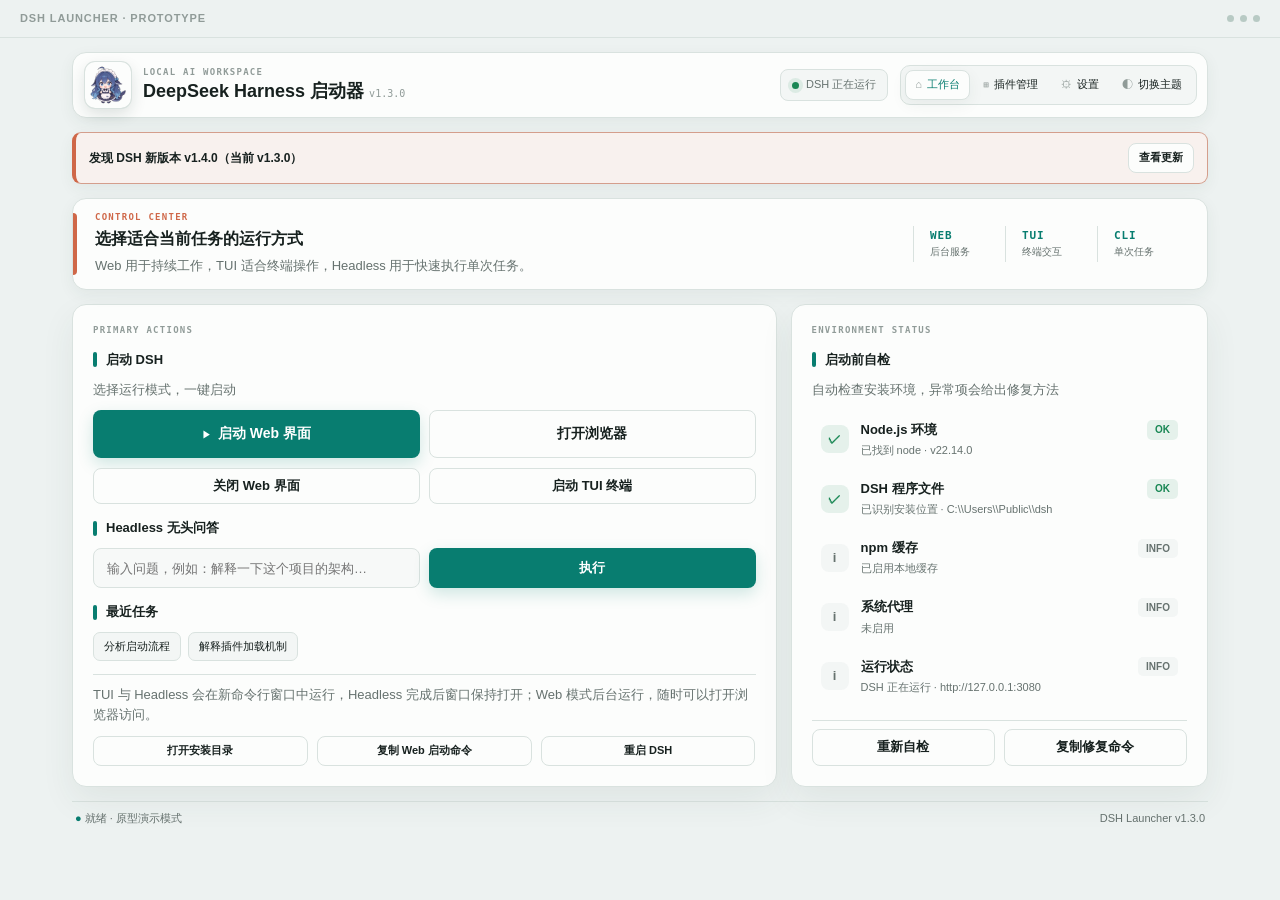
==== dsh-launcher-prototype.html @ 1f921838 "v1.3.0 wip: 前端 core/chrome 分层重构、插件管理与数据备份、CI 工作流 - 前端拆分 core.js（工具/主题/配置）与 chrome.js（窗口外观/日志面板），业务逻辑" ====
<!doctype html>
<html lang="zh-CN" data-theme="light">
<head>
  <meta charset="utf-8">
  <meta name="viewport" content="width=device-width, initial-scale=1">
  <title>DSH Launcher · UI Prototype</title>
  <style>
    :root {
      --page: #edf2f1;
      --panel: #fcfdfc;
      --panel-2: #f3f6f5;
      --input: #f7f9f8;
      --text: #17211f;
      --sub: #66726f;
      --faint: #909b98;
      --line: #d9e2df;
      --line-strong: #b8cac4;
      --accent: #087d70;
      --accent-hover: #05675d;
      --accent-soft: rgba(8,125,112,.1);
      --accent-glow: rgba(8,125,112,.18);
      --warm: #cf6748;
      --ok: #198754;
      --ok-soft: rgba(25,135,84,.1);
      --warn: #b87915;
      --warn-soft: rgba(184,121,21,.12);
      --shadow: 0 14px 34px rgba(40,64,57,.07);
      --shadow-sm: 0 5px 16px rgba(40,64,57,.06);
    }
    [data-theme="dark"] {
      --page: #0b1110;
      --panel: #121a18;
      --panel-2: #17211f;
      --input: #0e1614;
      --text: #eef4f1;
      --sub: #9ba9a4;
      --faint: #687772;
      --line: #273632;
      --line-strong: #3b504a;
      --accent: #43c7b3;
      --accent-hover: #69d7c6;
      --accent-soft: rgba(67,199,179,.13);
      --accent-glow: rgba(67,199,179,.18);
      --warm: #ed8b6f;
      --ok: #49c997;
      --ok-soft: rgba(73,201,151,.12);
      --warn: #e4ad4b;
      --warn-soft: rgba(228,173,75,.12);
      --shadow: 0 18px 40px rgba(0,0,0,.25);
      --shadow-sm: 0 7px 18px rgba(0,0,0,.18);
    }
    * { box-sizing: border-box; }
    html, body { min-height: 100%; }
    body {
      margin: 0;
      color: var(--text);
      background: var(--page);
      font: 13px/1.55 "Segoe UI Variable Text", "Segoe UI", "Microsoft YaHei UI", sans-serif;
    }
    button, input, select { font: inherit; }
    button { color: inherit; }
    .titlebar {
      height: 38px; display: flex; align-items: center; padding: 0 20px;
      color: var(--faint); border-bottom: 1px solid var(--line); font-size: 11px;
      font-weight: 700; letter-spacing: .08em;
    }
    .window-dots { margin-left: auto; display: flex; gap: 6px; }
    .window-dots i { display: block; width: 7px; height: 7px; border-radius: 50%; background: var(--line-strong); }
    .shell { width: min(1180px, 100%); min-height: calc(100vh - 38px); margin: auto; padding: 14px 22px 14px; display: flex; flex-direction: column; gap: 14px; }
    .topbar {
      min-height: 66px; display: flex; align-items: center; gap: 12px; padding: 8px 10px 8px 12px;
      background: var(--panel); border: 1px solid var(--line); border-radius: 14px; box-shadow: var(--shadow-sm);
    }
    .logo { width: 46px; height: 46px; flex: none; object-fit: cover; border-radius: 10px; box-shadow: 0 0 0 1px var(--line), 0 6px 16px rgba(24,48,41,.14); }
    .brand { min-width: 0; flex: 1 1 230px; }
    .kicker, .eyebrow { color: var(--faint); font: 700 9px/1.2 "Cascadia Code", Consolas, monospace; letter-spacing: .14em; }
    .brand h1 { margin: 3px 0 0; font-size: 18px; line-height: 1.2; }
    .status { height: 32px; display: inline-flex; align-items: center; gap: 7px; padding: 5px 11px; white-space: nowrap; border: 1px solid var(--line); border-radius: 8px; background: var(--panel-2); color: var(--sub); font-size: 11px; }
    .status::before { content: ""; width: 7px; height: 7px; border-radius: 50%; background: var(--ok); box-shadow: 0 0 0 4px var(--ok-soft); }
    .nav { display: flex; gap: 3px; padding: 4px; background: var(--panel-2); border: 1px solid var(--line); border-radius: 10px; }
    .nav button, .btn { border: 1px solid var(--line); border-radius: 8px; background: var(--panel); cursor: pointer; transition: .18s ease; }
    .nav button { height: 30px; padding: 5px 9px; border-color: transparent; background: transparent; font-size: 11px; }
    .nav button:hover, .nav button.active { background: var(--panel); border-color: var(--line); box-shadow: var(--shadow-sm); }
    .nav button.active { color: var(--accent); }
    .nav button span { color: var(--faint); margin-right: 5px; }
    .banner { display: flex; align-items: center; gap: 10px; padding: 10px 13px; border: 1px solid color-mix(in srgb, var(--warm) 55%, var(--line)); border-left: 4px solid var(--warm); border-radius: 9px; background: color-mix(in srgb, var(--warm) 8%, var(--panel)); box-shadow: var(--shadow-sm); }
    .banner strong { flex: 1; font-size: 12px; }
    .btn { min-height: 34px; padding: 7px 13px; font-weight: 650; }
    .btn:hover { border-color: var(--line-strong); transform: translateY(-1px); box-shadow: var(--shadow-sm); }
    .btn.primary { color: #fff; background: var(--accent); border-color: transparent; box-shadow: 0 6px 16px var(--accent-glow); }
    .btn.primary:hover { background: var(--accent-hover); }
    .btn.small { min-height: 30px; padding: 5px 10px; font-size: 11px; }
    .view { display: none; min-height: 0; flex: 1; }
    .view:not(.active) { display: none !important; }
    .view.active { display: block; animation: appear .2s ease both; }
    .home { display: grid; grid-template-columns: minmax(0,1.35fr) minmax(310px,.8fr); grid-template-rows: auto minmax(0,1fr); gap: 14px; }
    .home.active { display: grid; }
    .overview { position: relative; grid-column: 1/-1; min-height: 76px; display: flex; align-items: center; justify-content: space-between; gap: 24px; padding: 13px 18px 13px 22px; overflow: hidden; background: var(--panel); border: 1px solid var(--line); border-radius: 14px; box-shadow: var(--shadow-sm); }
    .overview::before { content: ""; position: absolute; inset: 14px auto 14px 0; width: 4px; border-radius: 0 4px 4px 0; background: var(--warm); }
    .overview-copy { display: flex; min-width: 0; flex-direction: column; gap: 4px; }
    .overview-copy .eyebrow { color: var(--warm); }
    .overview-copy strong { font-size: 16px; }
    .overview-copy .muted { color: var(--sub); }
    .modes { display: grid; grid-template-columns: repeat(3, 92px); flex: none; }
    .modes span { display: flex; flex-direction: column; gap: 2px; padding: 3px 16px; border-left: 1px solid var(--line); }
    .modes b { color: var(--accent); font: 700 11px "Cascadia Code", Consolas, monospace; letter-spacing: .08em; }
    .modes small { color: var(--sub); font-size: 10px; white-space: nowrap; }
    .card { min-width: 0; padding: 20px; display: flex; flex-direction: column; gap: 10px; background: var(--panel); border: 1px solid var(--line); border-radius: 14px; box-shadow: var(--shadow); }
    .section { margin: 4px 0 0; display: flex; align-items: center; gap: 9px; font-size: 13px; }
    .section::before { content: ""; width: 4px; height: 15px; border-radius: 3px; background: var(--accent); }
    .muted { color: var(--sub); }
    .row { display: flex; gap: 9px; }
    .row .btn { flex: 1; }
    .launch .row:first-of-type .btn { min-height: 48px; font-size: 14px; }
    .launch .row:first-of-type .btn:first-child::before { content: "▶"; margin-right: 7px; font-size: 9px; }
    .launch input { min-width: 0; flex: 1; height: 40px; padding: 0 13px; color: var(--text); border: 1px solid var(--line); border-radius: 8px; outline: none; background: var(--input); }
    .launch input:focus { border-color: var(--accent); box-shadow: 0 0 0 3px var(--accent-soft); }
    .launch .history { min-height: 30px; display: flex; flex-wrap: wrap; gap: 7px; align-content: flex-start; }
    .chip { border: 1px solid var(--line); border-radius: 7px; padding: 5px 10px; background: var(--panel-2); cursor: pointer; font-size: 11px; }
    .chip:hover { color: var(--accent); border-color: var(--accent); }
    .hint { margin-top: 2px; padding-top: 10px; border-top: 1px solid var(--line); }
    .checks-list { flex: 1; display: flex; flex-direction: column; gap: 4px; padding-top: 2px; }
    .check { display: grid; grid-template-columns: 30px minmax(0,1fr) auto; gap: 2px 10px; align-items: center; padding: 7px 8px; border: 1px solid transparent; border-radius: 9px; }
    .check:hover { background: var(--panel-2); border-color: var(--line); }
    .check-icon { grid-row: 1/span 2; width: 28px; height: 28px; display: grid; place-items: center; border-radius: 8px; background: var(--ok-soft); color: var(--ok); font-weight: 800; }
    .check-icon.info { color: var(--sub); background: var(--panel-2); }
    .check-name { font-weight: 700; }
    .check-detail { grid-column: 2/4; color: var(--sub); font-size: 11px; white-space: nowrap; overflow: hidden; text-overflow: ellipsis; }
    .badge { padding: 2px 8px; border-radius: 5px; background: var(--ok-soft); color: var(--ok); font-size: 10px; font-weight: 800; }
    .badge.info { color: var(--sub); background: var(--panel-2); }
    .checks-actions { padding-top: 8px; border-top: 1px solid var(--line); }
    .toolbar { display: flex; gap: 9px; padding: 12px; background: var(--panel); border: 1px solid var(--line); border-radius: 12px; box-shadow: var(--shadow-sm); }
    .toolbar input { min-width: 0; flex: 1; height: 40px; padding: 0 13px; color: var(--text); border: 1px solid var(--line); border-radius: 8px; background: var(--input); outline: none; }
    .plugin-list { display: flex; flex-direction: column; gap: 7px; overflow: auto; padding: 2px; }
    .plugin { padding: 12px 14px; display: grid; grid-template-columns: 1fr auto; gap: 4px 12px; border: 1px solid var(--line); border-radius: 10px; background: var(--panel); }
    .plugin:hover { border-color: var(--line-strong); }
    .plugin-top { display: flex; flex-wrap: wrap; align-items: center; gap: 8px; }
    .plugin-name { font: 700 12px "Cascadia Code", Consolas, monospace; }
    .plugin-version { color: var(--faint); font: 11px "Cascadia Code", Consolas, monospace; }
    .plugin-desc { grid-column: 1/-1; color: var(--sub); font-size: 11px; }
    .plugin-more { align-self: center; border: 1px solid var(--line); border-radius: 7px; padding: 4px 8px; background: var(--panel-2); cursor: pointer; }
    .settings { display: grid; grid-template-columns: repeat(2, minmax(0,1fr)); align-content: start; gap: 12px; overflow: auto; padding: 2px; }
    .settings .card:nth-child(2), .settings .card:last-child { grid-column: 1/-1; }
    .setting-row { min-height: 34px; display: flex; align-items: center; gap: 12px; }
    .setting-label { min-width: 120px; font-weight: 700; }
    .setting-row input, .setting-row select { width: 340px; height: 34px; padding: 0 10px; color: var(--text); border: 1px solid var(--line); border-radius: 8px; background: var(--input); }
    .swatches { display: flex; gap: 12px; }
    .swatch { width: 20px; height: 20px; padding: 0; border: 2px solid var(--panel); border-radius: 50%; background: var(--sw); box-shadow: 0 0 0 1px var(--sw); cursor: pointer; }
    .swatch.active { box-shadow: 0 0 0 2px var(--panel), 0 0 0 4px var(--sw); }
    .switch { display: inline-flex; align-items: center; gap: 9px; cursor: pointer; font-weight: 700; }
    .switch input { display: none; }
    .track { position: relative; width: 36px; height: 20px; border-radius: 99px; background: var(--line-strong); }
    .track::after { content: ""; position: absolute; top: 2px; left: 2px; width: 16px; height: 16px; border-radius: 50%; background: white; transition: .2s ease; }
    .switch input:checked + .track { background: var(--accent); }
    .switch input:checked + .track::after { transform: translateX(16px); }
    .footer { min-height: 28px; display: flex; align-items: center; justify-content: space-between; gap: 12px; padding: 8px 3px 0; border-top: 1px solid var(--line); color: var(--sub); font-size: 11px; }
    .footer strong { color: var(--accent); font-weight: 700; }
    @keyframes appear { from { opacity: 0; transform: translateY(4px); } }
    @media (max-width: 880px) {
      .shell { padding-inline: 14px; }
      .topbar { flex-wrap: wrap; }
      .nav { order: 4; width: 100%; }
      .nav button { flex: 1; }
      .home, .home.active { display: flex; flex-direction: column; overflow: auto; }
      .overview { flex: none; }
      .card { flex: none; }
    }
    @media (max-width: 640px) {
      .shell { padding: 8px 10px 10px; gap: 10px; }
      .topbar { display: grid; grid-template-columns: 38px minmax(0,1fr) auto; padding: 9px; }
      .logo { width: 38px; height: 38px; }
      .brand { grid-column: 2; }
      .brand .kicker { display: none; }
      .brand h1 { margin: 0; font-size: 15px; }
      .status { grid-column: 3; }
      .nav { grid-column: 1/-1; overflow-x: auto; }
      .nav button { flex: 0 0 auto; min-width: 76px; }
      .overview { padding: 14px 14px 14px 18px; }
      .overview-copy strong { font-size: 14px; }
      .modes { display: none; }
      .row { flex-wrap: wrap; }
      .row .btn { flex: 1 1 calc(50% - 5px); }
      .launch input, .launch #demo-run { flex-basis: 100%; }
      .settings { display: flex; flex-direction: column; }
      .setting-row { align-items: flex-start; flex-wrap: wrap; }
      .setting-label { min-width: 100%; }
      .setting-row input, .setting-row select { width: 100%; }
      .footer { align-items: flex-start; flex-direction: column; }
    }
  </style>
</head>
<body>
  <div class="titlebar"><span>DSH LAUNCHER · PROTOTYPE</span><span class="window-dots"><i></i><i></i><i></i></span></div>
  <div class="shell">
    <header class="topbar">
      <img class="logo" src="tauri/ui/logo.png" alt="DSH">
      <div class="brand">
        <div class="kicker">LOCAL AI WORKSPACE</div>
        <h1>DeepSeek Harness 启动器 <small style="color:var(--faint);font:10px 'Cascadia Code',monospace">v1.3.0</small></h1>
      </div>
      <div class="status">DSH 正在运行</div>
      <nav class="nav" aria-label="页面导航">
        <button class="active" data-target="home"><span>⌂</span>工作台</button>
        <button data-target="plugins"><span>⊞</span>插件管理</button>
        <button data-target="settings"><span>⚙</span>设置</button>
        <button id="themeToggle"><span>◐</span>切换主题</button>
      </nav>
    </header>

    <div class="banner"><strong>发现 DSH 新版本 v1.4.0（当前 v1.3.0）</strong><button class="btn small">查看更新</button></div>

    <main>
      <section class="view home active" id="home">
        <div class="overview">
          <div class="overview-copy"><span class="eyebrow">CONTROL CENTER</span><strong>选择适合当前任务的运行方式</strong><span class="muted">Web 用于持续工作，TUI 适合终端操作，Headless 用于快速执行单次任务。</span></div>
          <div class="modes"><span><b>WEB</b><small>后台服务</small></span><span><b>TUI</b><small>终端交互</small></span><span><b>CLI</b><small>单次任务</small></span></div>
        </div>
        <section class="card launch">
          <span class="eyebrow">PRIMARY ACTIONS</span>
          <h2 class="section">启动 DSH</h2>
          <span class="muted">选择运行模式，一键启动</span>
          <div class="row"><button class="btn primary">启动 Web 界面</button><button class="btn">打开浏览器</button></div>
          <div class="row"><button class="btn">关闭 Web 界面</button><button class="btn">启动 TUI 终端</button></div>
          <h2 class="section">Headless 无头问答</h2>
          <div class="row"><input placeholder="输入问题，例如：解释一下这个项目的架构…"><button id="demo-run" class="btn primary">执行</button></div>
          <h2 class="section">最近任务</h2>
          <div class="history"><button class="chip">分析启动流程</button><button class="chip">解释插件加载机制</button></div>
          <div class="hint muted">TUI 与 Headless 会在新命令行窗口中运行，Headless 完成后窗口保持打开；Web 模式后台运行，随时可以打开浏览器访问。</div>
          <div class="row"><button class="btn small">打开安装目录</button><button class="btn small">复制 Web 启动命令</button><button class="btn small">重启 DSH</button></div>
        </section>
        <section class="card checks-card">
          <span class="eyebrow">ENVIRONMENT STATUS</span>
          <h2 class="section">启动前自检</h2>
          <span class="muted">自动检查安装环境，异常项会给出修复方法</span>
          <div class="checks-list">
            <div class="check"><span class="check-icon">✓</span><strong class="check-name">Node.js 环境</strong><span class="badge">OK</span><span class="check-detail">已找到 node · v22.14.0</span></div>
            <div class="check"><span class="check-icon">✓</span><strong class="check-name">DSH 程序文件</strong><span class="badge">OK</span><span class="check-detail">已识别安装位置 · C:\\Users\\Public\\dsh</span></div>
            <div class="check"><span class="check-icon info">i</span><strong class="check-name">npm 缓存</strong><span class="badge info">INFO</span><span class="check-detail">已启用本地缓存</span></div>
            <div class="check"><span class="check-icon info">i</span><strong class="check-name">系统代理</strong><span class="badge info">INFO</span><span class="check-detail">未启用</span></div>
            <div class="check"><span class="check-icon info">i</span><strong class="check-name">运行状态</strong><span class="badge info">INFO</span><span class="check-detail">DSH 正在运行 · http://127.0.0.1:3080</span></div>
          </div>
          <div class="row checks-actions"><button class="btn">重新自检</button><button class="btn">复制修复命令</button></div>
        </section>
      </section>

      <section class="view" id="plugins">
        <div class="toolbar"><input placeholder="输入 npm 包名安装，例如 dsh-better-sidebar"><button class="btn primary">安装插件</button></div>
        <div style="display:flex;justify-content:space-between;align-items:center;padding:2px;color:var(--sub);font-size:11px"><span>WEB profile · 3 个用户插件</span><button class="btn small">检查更新</button></div>
        <div class="plugin-list">
          <article class="plugin"><div class="plugin-top"><span class="plugin-name">dsh-better-sidebar</span><span class="plugin-version">v1.8.2</span><span class="badge">已启用</span></div><button class="plugin-more">⌄</button><div class="plugin-desc">为 DSH Web 界面增加可折叠侧栏和快捷入口。</div></article>
          <article class="plugin"><div class="plugin-top"><span class="plugin-name">@acme/dsh-export</span><span class="plugin-version">v0.9.4 → v0.9.6</span><span class="badge" style="color:var(--warn);background:var(--warn-soft)">可更新</span></div><button class="plugin-more">⌄</button><div class="plugin-desc">导出对话、运行日志与任务历史。</div></article>
          <article class="plugin"><div class="plugin-top"><span class="plugin-name">dsh-prompt-kit</span><span class="plugin-version">v2.1.0</span><span class="badge info">已禁用</span></div><button class="plugin-more">⌄</button><div class="plugin-desc">常用提示词模板和团队共享 prompt。</div></article>
        </div>
      </section>

      <section class="view settings" id="settings">
        <section class="card"><span class="eyebrow">APPEARANCE</span><h2 class="section">外观</h2><div class="setting-row"><span class="setting-label">配色主题</span><div class="swatches"><button class="swatch active" style="--sw:#087d70"></button><button class="swatch" style="--sw:#2563eb"></button><button class="swatch" style="--sw:#6d4cc2"></button><button class="swatch" style="--sw:#cf6748"></button><button class="swatch" style="--sw:#be3455"></button></div><span class="muted">强调色与背景配色即时生效</span></div></section>
        <section class="card"><span class="eyebrow">RUNTIME</span><h2 class="section">启动与运行</h2><label class="switch"><input type="checkbox" checked><span class="track"></span>启动时自动检查 DSH 更新</label><label class="switch"><input type="checkbox" checked><span class="track"></span>启动 Web 界面后自动打开浏览器</label><label class="switch"><input type="checkbox"><span class="track"></span>开机自启</label></section>
        <section class="card"><span class="eyebrow">NETWORK</span><h2 class="section">代理</h2><div class="setting-row"><span class="setting-label">代理地址</span><input value="http://127.0.0.1:7890"><button class="btn small">从系统代理导入</button></div><span class="muted">启动 DSH 与安装插件时注入 HTTP(S)_PROXY。</span></section>
        <section class="card"><span class="eyebrow">DATA</span><h2 class="section">数据</h2><div class="setting-row"><button class="btn">备份 DSH 数据</button><button class="btn">打开备份目录</button><span class="muted">备份配置、对话历史与插件清单</span></div></section>
      </section>
    </main>

    <footer class="footer"><span><strong>●</strong> 就绪 · 原型演示模式</span><span>DSH Launcher v1.3.0</span></footer>
  </div>
  <script>
    const root = document.documentElement;
    const views = [...document.querySelectorAll('.view')];
    const nav = [...document.querySelectorAll('[data-target]')];
    nav.forEach((button) => button.addEventListener('click', () => {
      const target = button.dataset.target;
      views.forEach((view) => view.classList.toggle('active', view.id === target));
      nav.forEach((item) => item.classList.toggle('active', item === button));
    }));
    document.querySelector('#themeToggle').addEventListener('click', () => {
      root.dataset.theme = root.dataset.theme === 'dark' ? 'light' : 'dark';
    });
    document.querySelector('#demo-run').addEventListener('click', (event) => {
      event.currentTarget.textContent = '已提交';
      setTimeout(() => { event.currentTarget.textContent = '执行'; }, 1100);
    });
  </script>
</body>
</html>
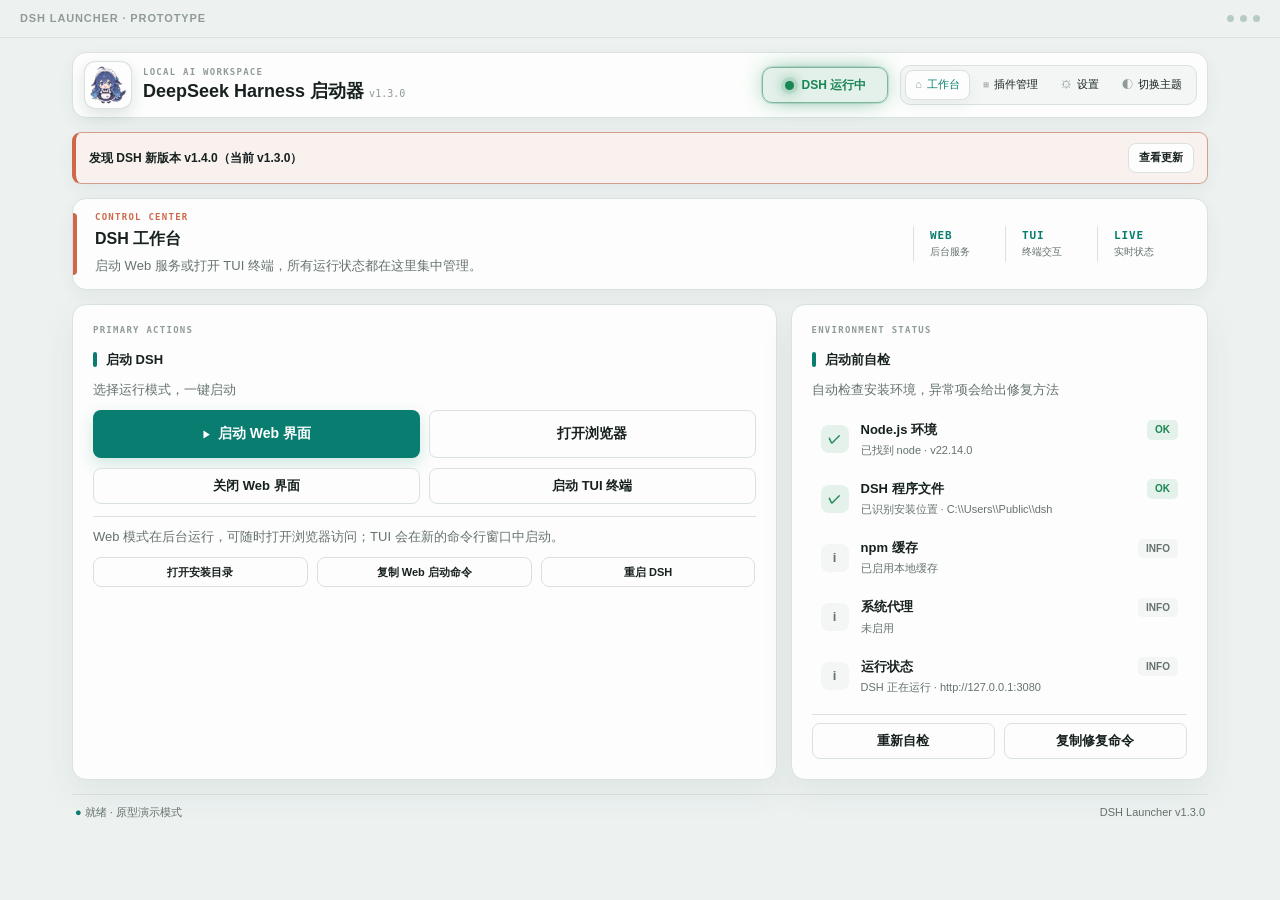
==== commit 013bbd5e: "Remove Headless launch workflow and history" ====
--- a/dsh-launcher-prototype.html
+++ b/dsh-launcher-prototype.html
@@ -75,8 +75,9 @@
     .brand { min-width: 0; flex: 1 1 230px; }
     .kicker, .eyebrow { color: var(--faint); font: 700 9px/1.2 "Cascadia Code", Consolas, monospace; letter-spacing: .14em; }
     .brand h1 { margin: 3px 0 0; font-size: 18px; line-height: 1.2; }
-    .status { height: 32px; display: inline-flex; align-items: center; gap: 7px; padding: 5px 11px; white-space: nowrap; border: 1px solid var(--line); border-radius: 8px; background: var(--panel-2); color: var(--sub); font-size: 11px; }
-    .status::before { content: ""; width: 7px; height: 7px; border-radius: 50%; background: var(--ok); box-shadow: 0 0 0 4px var(--ok-soft); }
+    .status { min-width: 126px; height: 36px; display: inline-flex; align-items: center; justify-content: center; gap: 8px; padding: 8px 15px; white-space: nowrap; border: 1px solid var(--line); border-radius: 10px; background: var(--panel-2); color: var(--sub); font-size: 12px; font-weight: 750; }
+    .status::before { content: ""; width: 9px; height: 9px; flex: none; border-radius: 50%; background: var(--ok); box-shadow: 0 0 0 4px var(--ok-soft), 0 0 13px 2px color-mix(in srgb, var(--ok) 55%, transparent); animation: statusPulse 1.8s ease-in-out infinite; }
+    .status.running { color: var(--ok); background: var(--ok-soft); border-color: color-mix(in srgb, var(--ok) 48%, var(--line)); box-shadow: 0 0 0 1px color-mix(in srgb, var(--ok) 16%, transparent), 0 0 24px -8px var(--ok); }
     .nav { display: flex; gap: 3px; padding: 4px; background: var(--panel-2); border: 1px solid var(--line); border-radius: 10px; }
     .nav button, .btn { border: 1px solid var(--line); border-radius: 8px; background: var(--panel); cursor: pointer; transition: .18s ease; }
     .nav button { height: 30px; padding: 5px 9px; border-color: transparent; background: transparent; font-size: 11px; }
@@ -113,11 +114,6 @@
     .row .btn { flex: 1; }
     .launch .row:first-of-type .btn { min-height: 48px; font-size: 14px; }
     .launch .row:first-of-type .btn:first-child::before { content: "▶"; margin-right: 7px; font-size: 9px; }
-    .launch input { min-width: 0; flex: 1; height: 40px; padding: 0 13px; color: var(--text); border: 1px solid var(--line); border-radius: 8px; outline: none; background: var(--input); }
-    .launch input:focus { border-color: var(--accent); box-shadow: 0 0 0 3px var(--accent-soft); }
-    .launch .history { min-height: 30px; display: flex; flex-wrap: wrap; gap: 7px; align-content: flex-start; }
-    .chip { border: 1px solid var(--line); border-radius: 7px; padding: 5px 10px; background: var(--panel-2); cursor: pointer; font-size: 11px; }
-    .chip:hover { color: var(--accent); border-color: var(--accent); }
     .hint { margin-top: 2px; padding-top: 10px; border-top: 1px solid var(--line); }
     .checks-list { flex: 1; display: flex; flex-direction: column; gap: 4px; padding-top: 2px; }
     .check { display: grid; grid-template-columns: 30px minmax(0,1fr) auto; gap: 2px 10px; align-items: center; padding: 7px 8px; border: 1px solid transparent; border-radius: 9px; }
@@ -156,6 +152,7 @@
     .footer { min-height: 28px; display: flex; align-items: center; justify-content: space-between; gap: 12px; padding: 8px 3px 0; border-top: 1px solid var(--line); color: var(--sub); font-size: 11px; }
     .footer strong { color: var(--accent); font-weight: 700; }
     @keyframes appear { from { opacity: 0; transform: translateY(4px); } }
+    @keyframes statusPulse { 0%,100% { opacity: 1; transform: scale(1); } 50% { opacity: .62; transform: scale(.78); } }
     @media (max-width: 880px) {
       .shell { padding-inline: 14px; }
       .topbar { flex-wrap: wrap; }
@@ -180,7 +177,6 @@
       .modes { display: none; }
       .row { flex-wrap: wrap; }
       .row .btn { flex: 1 1 calc(50% - 5px); }
-      .launch input, .launch #demo-run { flex-basis: 100%; }
       .settings { display: flex; flex-direction: column; }
       .setting-row { align-items: flex-start; flex-wrap: wrap; }
       .setting-label { min-width: 100%; }
@@ -198,7 +194,7 @@
         <div class="kicker">LOCAL AI WORKSPACE</div>
         <h1>DeepSeek Harness 启动器 <small style="color:var(--faint);font:10px 'Cascadia Code',monospace">v1.3.0</small></h1>
       </div>
-      <div class="status">DSH 正在运行</div>
+      <div class="status running">DSH 运行中</div>
       <nav class="nav" aria-label="页面导航">
         <button class="active" data-target="home"><span>⌂</span>工作台</button>
         <button data-target="plugins"><span>⊞</span>插件管理</button>
@@ -212,8 +208,8 @@
     <main>
       <section class="view home active" id="home">
         <div class="overview">
-          <div class="overview-copy"><span class="eyebrow">CONTROL CENTER</span><strong>选择适合当前任务的运行方式</strong><span class="muted">Web 用于持续工作，TUI 适合终端操作，Headless 用于快速执行单次任务。</span></div>
-          <div class="modes"><span><b>WEB</b><small>后台服务</small></span><span><b>TUI</b><small>终端交互</small></span><span><b>CLI</b><small>单次任务</small></span></div>
+          <div class="overview-copy"><span class="eyebrow">CONTROL CENTER</span><strong>DSH 工作台</strong><span class="muted">启动 Web 服务或打开 TUI 终端，所有运行状态都在这里集中管理。</span></div>
+          <div class="modes"><span><b>WEB</b><small>后台服务</small></span><span><b>TUI</b><small>终端交互</small></span><span><b>LIVE</b><small>实时状态</small></span></div>
         </div>
         <section class="card launch">
           <span class="eyebrow">PRIMARY ACTIONS</span>
@@ -221,11 +217,7 @@
           <span class="muted">选择运行模式，一键启动</span>
           <div class="row"><button class="btn primary">启动 Web 界面</button><button class="btn">打开浏览器</button></div>
           <div class="row"><button class="btn">关闭 Web 界面</button><button class="btn">启动 TUI 终端</button></div>
-          <h2 class="section">Headless 无头问答</h2>
-          <div class="row"><input placeholder="输入问题，例如：解释一下这个项目的架构…"><button id="demo-run" class="btn primary">执行</button></div>
-          <h2 class="section">最近任务</h2>
-          <div class="history"><button class="chip">分析启动流程</button><button class="chip">解释插件加载机制</button></div>
-          <div class="hint muted">TUI 与 Headless 会在新命令行窗口中运行，Headless 完成后窗口保持打开；Web 模式后台运行，随时可以打开浏览器访问。</div>
+          <div class="hint muted">Web 模式在后台运行，可随时打开浏览器访问；TUI 会在新的命令行窗口中启动。</div>
           <div class="row"><button class="btn small">打开安装目录</button><button class="btn small">复制 Web 启动命令</button><button class="btn small">重启 DSH</button></div>
         </section>
         <section class="card checks-card">
@@ -275,10 +267,6 @@
     document.querySelector('#themeToggle').addEventListener('click', () => {
       root.dataset.theme = root.dataset.theme === 'dark' ? 'light' : 'dark';
     });
-    document.querySelector('#demo-run').addEventListener('click', (event) => {
-      event.currentTarget.textContent = '已提交';
-      setTimeout(() => { event.currentTarget.textContent = '执行'; }, 1100);
-    });
   </script>
 </body>
 </html>
